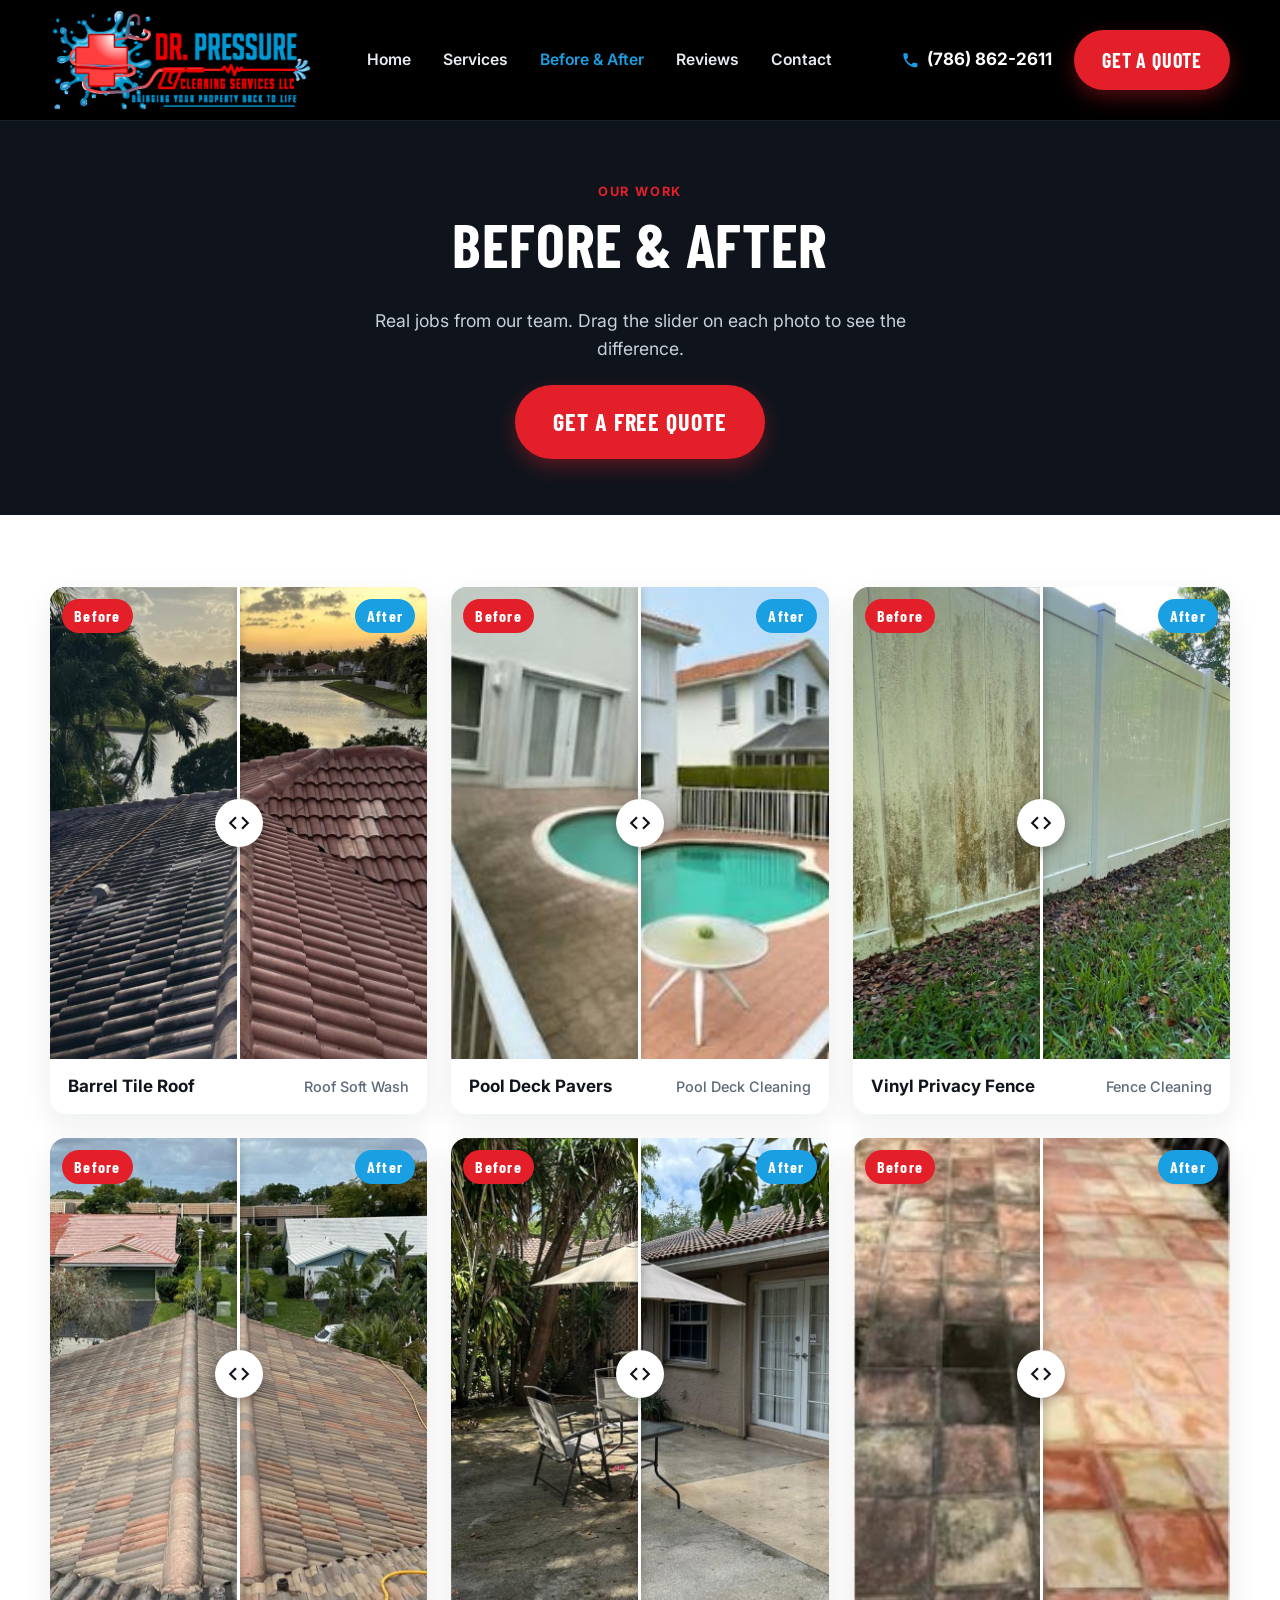
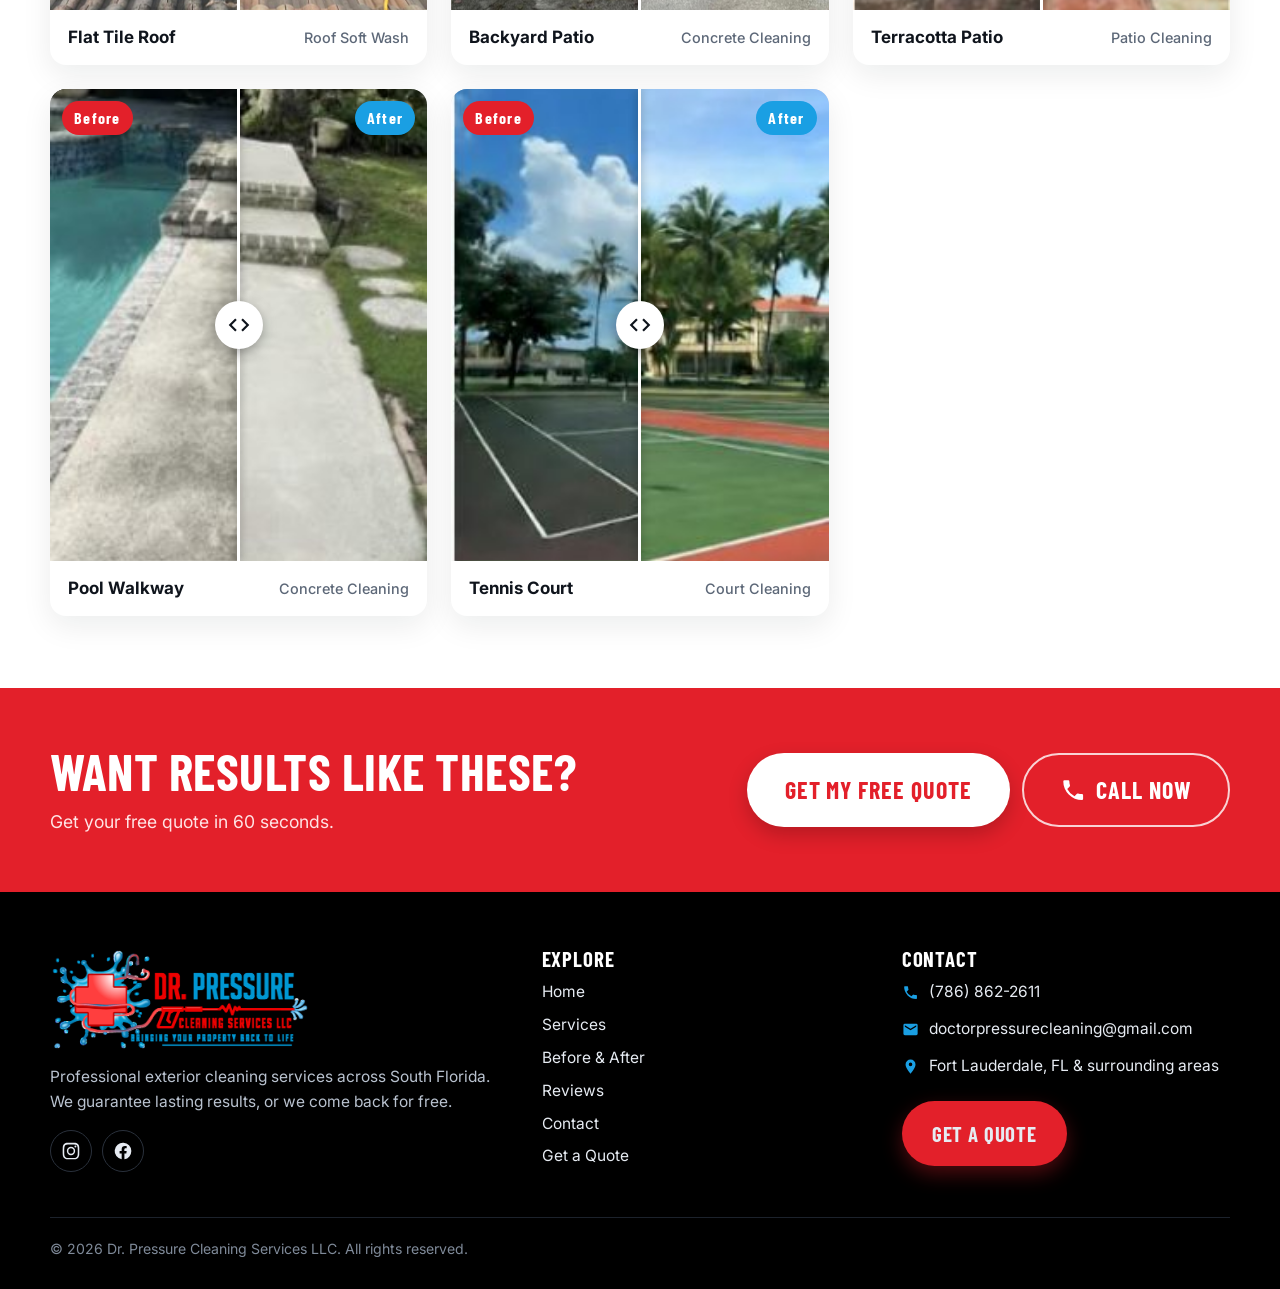
==== our-work.html @ f3c28b1a "Dr. Pressure website redesign Four-page static site (Home, Services, Before & After, Get a Quote) wi" ====
<!doctype html>
<html lang="en">
<head>
<meta charset="utf-8">
<meta name="viewport" content="width=device-width, initial-scale=1">
<title>Before & After | Dr. Pressure Cleaning Services</title>
<meta name="description" content="Before and after photos of roof, pool deck, fence, patio and concrete cleaning by Dr. Pressure in South Florida.">
<link rel="icon" type="image/png" href="assets/img/favicon.png">
<link rel="apple-touch-icon" href="assets/img/apple-touch-icon.png">
<link rel="preconnect" href="https://fonts.googleapis.com">
<link rel="preconnect" href="https://fonts.gstatic.com" crossorigin>
<link href="https://fonts.googleapis.com/css2?family=Barlow+Condensed:wght@600;700&family=Inter:wght@400;500;600;700&display=swap" rel="stylesheet">
<link rel="stylesheet" href="css/styles.css?v=10">
</head>
<body>
<a class="skip-link" href="#main">Skip to content</a>
<header class="site-header">
  <div class="container header-inner">
    <a class="brand" href="index.html"><img src="assets/img/logo.png" width="640" height="253" alt="Dr. Pressure Cleaning Services LLC: Bringing your property back to life"></a>
    <nav class="nav" aria-label="Main"><a href="index.html">Home</a><a href="services.html">Services</a><a href="our-work.html" aria-current="page">Before & After</a><a href="index.html#reviews">Reviews</a><a href="quote.html">Contact</a></nav>
    <div class="header-actions">
      <a class="header-phone" href="tel:+17868622611"><svg class="icon" viewBox="0 0 24 24" aria-hidden="true"><path d="M6.6 10.8a15.1 15.1 0 0 0 6.6 6.6l2.2-2.2a1 1 0 0 1 1-.25 11.4 11.4 0 0 0 3.6.57 1 1 0 0 1 1 1V20a1 1 0 0 1-1 1A17 17 0 0 1 3 4a1 1 0 0 1 1-1h3.5a1 1 0 0 1 1 1c0 1.25.2 2.45.57 3.57a1 1 0 0 1-.25 1z"/></svg>(786) 862-2611</a>
      <a class="btn btn--quote " href="quote.html">Get a Quote</a>
      <button class="nav-toggle" type="button" aria-expanded="false" aria-controls="mobile-nav" aria-label="Open menu"><svg viewBox="0 0 24 24" aria-hidden="true"><path d="M3 6h18v2H3zm0 5h18v2H3zm0 5h18v2H3z"/></svg></button>
    </div>
  </div>
  <nav class="mobile-nav" id="mobile-nav" aria-label="Mobile"><a href="index.html">Home</a><a href="services.html">Services</a><a href="our-work.html" aria-current="page">Before & After</a><a href="index.html#reviews">Reviews</a><a href="quote.html">Contact</a><a href="tel:+17868622611">Call (786) 862-2611</a></nav>
</header>
<main id="main">
<section class="page-hero"><div class="container"><span class="eyebrow">Our work</span><h1>Before &amp; after</h1><p>Real jobs from our team. Drag the slider on each photo to see the difference.</p><a class="btn btn--quote btn--lg" href="quote.html">Get a Free Quote</a></div></section>
<section class="section"><div class="container"><div class="ba-grid ba-grid--3">
<figure class="ba-card">
  <div class="ba" data-ba>
    <img class="ba-after" src="assets/img/work/roof-tile-after.jpg" alt="Barrel Tile Roof after cleaning by Dr. Pressure">
    <img class="ba-before" src="assets/img/work/roof-tile-before.jpg" alt="Barrel Tile Roof before cleaning">
    <span class="ba-tag ba-tag--before">Before</span><span class="ba-tag ba-tag--after">After</span>
    <span class="ba-line"></span>
    <input type="range" min="0" max="100" value="50" aria-label="Drag to compare before and after: Barrel Tile Roof">
    <span class="ba-handle"><svg viewBox="0 0 24 24" aria-hidden="true"><path d="M8.5 6 2.5 12l6 6 1.4-1.4L5.3 12l4.6-4.6zm7 0-1.4 1.4 4.6 4.6-4.6 4.6 1.4 1.4 6-6z"/></svg></span>
  </div>
  <figcaption>Barrel Tile Roof<span>Roof Soft Wash</span></figcaption>
</figure><figure class="ba-card">
  <div class="ba" data-ba>
    <img class="ba-after" src="assets/img/work/pool-deck-after.jpg" alt="Pool Deck Pavers after cleaning by Dr. Pressure">
    <img class="ba-before" src="assets/img/work/pool-deck-before.jpg" alt="Pool Deck Pavers before cleaning">
    <span class="ba-tag ba-tag--before">Before</span><span class="ba-tag ba-tag--after">After</span>
    <span class="ba-line"></span>
    <input type="range" min="0" max="100" value="50" aria-label="Drag to compare before and after: Pool Deck Pavers">
    <span class="ba-handle"><svg viewBox="0 0 24 24" aria-hidden="true"><path d="M8.5 6 2.5 12l6 6 1.4-1.4L5.3 12l4.6-4.6zm7 0-1.4 1.4 4.6 4.6-4.6 4.6 1.4 1.4 6-6z"/></svg></span>
  </div>
  <figcaption>Pool Deck Pavers<span>Pool Deck Cleaning</span></figcaption>
</figure><figure class="ba-card">
  <div class="ba" data-ba>
    <img class="ba-after" src="assets/img/work/fence-after.jpg" alt="Vinyl Privacy Fence after cleaning by Dr. Pressure">
    <img class="ba-before" src="assets/img/work/fence-before.jpg" alt="Vinyl Privacy Fence before cleaning">
    <span class="ba-tag ba-tag--before">Before</span><span class="ba-tag ba-tag--after">After</span>
    <span class="ba-line"></span>
    <input type="range" min="0" max="100" value="50" aria-label="Drag to compare before and after: Vinyl Privacy Fence">
    <span class="ba-handle"><svg viewBox="0 0 24 24" aria-hidden="true"><path d="M8.5 6 2.5 12l6 6 1.4-1.4L5.3 12l4.6-4.6zm7 0-1.4 1.4 4.6 4.6-4.6 4.6 1.4 1.4 6-6z"/></svg></span>
  </div>
  <figcaption>Vinyl Privacy Fence<span>Fence Cleaning</span></figcaption>
</figure><figure class="ba-card">
  <div class="ba" data-ba>
    <img class="ba-after" src="assets/img/work/roof-ridge-after.jpg" alt="Flat Tile Roof after cleaning by Dr. Pressure" loading="lazy">
    <img class="ba-before" src="assets/img/work/roof-ridge-before.jpg" alt="Flat Tile Roof before cleaning" loading="lazy">
    <span class="ba-tag ba-tag--before">Before</span><span class="ba-tag ba-tag--after">After</span>
    <span class="ba-line"></span>
    <input type="range" min="0" max="100" value="50" aria-label="Drag to compare before and after: Flat Tile Roof">
    <span class="ba-handle"><svg viewBox="0 0 24 24" aria-hidden="true"><path d="M8.5 6 2.5 12l6 6 1.4-1.4L5.3 12l4.6-4.6zm7 0-1.4 1.4 4.6 4.6-4.6 4.6 1.4 1.4 6-6z"/></svg></span>
  </div>
  <figcaption>Flat Tile Roof<span>Roof Soft Wash</span></figcaption>
</figure><figure class="ba-card">
  <div class="ba" data-ba>
    <img class="ba-after" src="assets/img/work/backyard-after.jpg" alt="Backyard Patio after cleaning by Dr. Pressure" loading="lazy">
    <img class="ba-before" src="assets/img/work/backyard-before.jpg" alt="Backyard Patio before cleaning" loading="lazy">
    <span class="ba-tag ba-tag--before">Before</span><span class="ba-tag ba-tag--after">After</span>
    <span class="ba-line"></span>
    <input type="range" min="0" max="100" value="50" aria-label="Drag to compare before and after: Backyard Patio">
    <span class="ba-handle"><svg viewBox="0 0 24 24" aria-hidden="true"><path d="M8.5 6 2.5 12l6 6 1.4-1.4L5.3 12l4.6-4.6zm7 0-1.4 1.4 4.6 4.6-4.6 4.6 1.4 1.4 6-6z"/></svg></span>
  </div>
  <figcaption>Backyard Patio<span>Concrete Cleaning</span></figcaption>
</figure><figure class="ba-card">
  <div class="ba" data-ba>
    <img class="ba-after" src="assets/img/work/patio-tile-after.jpg" alt="Terracotta Patio after cleaning by Dr. Pressure" loading="lazy">
    <img class="ba-before" src="assets/img/work/patio-tile-before.jpg" alt="Terracotta Patio before cleaning" loading="lazy">
    <span class="ba-tag ba-tag--before">Before</span><span class="ba-tag ba-tag--after">After</span>
    <span class="ba-line"></span>
    <input type="range" min="0" max="100" value="50" aria-label="Drag to compare before and after: Terracotta Patio">
    <span class="ba-handle"><svg viewBox="0 0 24 24" aria-hidden="true"><path d="M8.5 6 2.5 12l6 6 1.4-1.4L5.3 12l4.6-4.6zm7 0-1.4 1.4 4.6 4.6-4.6 4.6 1.4 1.4 6-6z"/></svg></span>
  </div>
  <figcaption>Terracotta Patio<span>Patio Cleaning</span></figcaption>
</figure><figure class="ba-card">
  <div class="ba" data-ba>
    <img class="ba-after" src="assets/img/work/pool-walkway-after.jpg" alt="Pool Walkway after cleaning by Dr. Pressure" loading="lazy">
    <img class="ba-before" src="assets/img/work/pool-walkway-before.jpg" alt="Pool Walkway before cleaning" loading="lazy">
    <span class="ba-tag ba-tag--before">Before</span><span class="ba-tag ba-tag--after">After</span>
    <span class="ba-line"></span>
    <input type="range" min="0" max="100" value="50" aria-label="Drag to compare before and after: Pool Walkway">
    <span class="ba-handle"><svg viewBox="0 0 24 24" aria-hidden="true"><path d="M8.5 6 2.5 12l6 6 1.4-1.4L5.3 12l4.6-4.6zm7 0-1.4 1.4 4.6 4.6-4.6 4.6 1.4 1.4 6-6z"/></svg></span>
  </div>
  <figcaption>Pool Walkway<span>Concrete Cleaning</span></figcaption>
</figure><figure class="ba-card">
  <div class="ba" data-ba>
    <img class="ba-after" src="assets/img/work/tennis-court-after.jpg" alt="Tennis Court after cleaning by Dr. Pressure" loading="lazy">
    <img class="ba-before" src="assets/img/work/tennis-court-before.jpg" alt="Tennis Court before cleaning" loading="lazy">
    <span class="ba-tag ba-tag--before">Before</span><span class="ba-tag ba-tag--after">After</span>
    <span class="ba-line"></span>
    <input type="range" min="0" max="100" value="50" aria-label="Drag to compare before and after: Tennis Court">
    <span class="ba-handle"><svg viewBox="0 0 24 24" aria-hidden="true"><path d="M8.5 6 2.5 12l6 6 1.4-1.4L5.3 12l4.6-4.6zm7 0-1.4 1.4 4.6 4.6-4.6 4.6 1.4 1.4 6-6z"/></svg></span>
  </div>
  <figcaption>Tennis Court<span>Court Cleaning</span></figcaption>
</figure>
</div></div></section>
<section class="quote-band" aria-label="Get a quote">
  <div class="container quote-band-inner">
    <div><h2>Want results like these?</h2><p>Get your free quote in 60 seconds.</p></div>
    <div class="quote-band-actions"><a class="btn btn--quote btn--lg" href="quote.html">Get My Free Quote</a><a class="btn btn--ghost btn--lg" href="tel:+17868622611"><svg class="icon" viewBox="0 0 24 24" aria-hidden="true"><path d="M6.6 10.8a15.1 15.1 0 0 0 6.6 6.6l2.2-2.2a1 1 0 0 1 1-.25 11.4 11.4 0 0 0 3.6.57 1 1 0 0 1 1 1V20a1 1 0 0 1-1 1A17 17 0 0 1 3 4a1 1 0 0 1 1-1h3.5a1 1 0 0 1 1 1c0 1.25.2 2.45.57 3.57a1 1 0 0 1-.25 1z"/></svg>Call Now</a></div>
  </div>
</section>
</main>
<footer class="site-footer">
  <div class="container">
    <div class="footer-grid">
      <div>
        <a class="footer-logo" href="index.html"><img src="assets/img/logo.png" width="640" height="253" alt="Dr. Pressure Cleaning Services LLC" loading="lazy"></a>
        <p>Professional exterior cleaning services across South Florida. We guarantee lasting results, or we come back for free.</p>
        <div class="social">
          <a href="https://www.instagram.com/dr.pressurecleaning/" aria-label="Instagram" target="_blank" rel="noopener"><svg viewBox="0 0 24 24" aria-hidden="true"><path d="M12 7a5 5 0 1 0 0 10 5 5 0 0 0 0-10zm0 8.2a3.2 3.2 0 1 1 0-6.4 3.2 3.2 0 0 1 0 6.4zM17.3 5.5a1.2 1.2 0 1 0 0 2.4 1.2 1.2 0 0 0 0-2.4zM21.9 7.8c-.1-1.6-.4-3-1.6-4.1S17.8 2.2 16.2 2.1C14.5 2 9.5 2 7.8 2.1 6.2 2.2 4.8 2.5 3.7 3.7S2.2 6.2 2.1 7.8C2 9.5 2 14.5 2.1 16.2c.1 1.6.4 3 1.6 4.1s2.5 1.5 4.1 1.6c1.7.1 6.7.1 8.4 0 1.6-.1 3-.4 4.1-1.6s1.5-2.5 1.6-4.1c.1-1.7.1-6.7 0-8.4zm-2.2 10.3a3.3 3.3 0 0 1-1.9 1.9c-1.3.5-4.4.4-5.8.4s-4.5.1-5.8-.4a3.3 3.3 0 0 1-1.9-1.9c-.5-1.3-.4-4.4-.4-5.8s-.1-4.5.4-5.8a3.3 3.3 0 0 1 1.9-1.9c1.3-.5 4.4-.4 5.8-.4s4.5-.1 5.8.4a3.3 3.3 0 0 1 1.9 1.9c.5 1.3.4 4.4.4 5.8s.1 4.5-.4 5.8z"/></svg></a>
          <a href="https://www.facebook.com/profile.php?id=61586886702951" aria-label="Facebook" target="_blank" rel="noopener"><svg viewBox="0 0 24 24" aria-hidden="true"><path d="M22 12a10 10 0 1 0-11.6 9.9v-7H7.9V12h2.5V9.8c0-2.5 1.5-3.9 3.8-3.9 1.1 0 2.2.2 2.2.2v2.5h-1.2c-1.2 0-1.6.8-1.6 1.6V12h2.8l-.4 2.9h-2.3v7A10 10 0 0 0 22 12z"/></svg></a>
        </div>
      </div>
      <div><h3>Explore</h3><ul><li><a href="index.html">Home</a></li><li><a href="services.html">Services</a></li><li><a href="our-work.html">Before & After</a></li><li><a href="index.html#reviews">Reviews</a></li><li><a href="quote.html">Contact</a></li><li><a href="quote.html">Get a Quote</a></li></ul></div>
      <div class="footer-contact"><h3>Contact</h3><ul>
        <li><a href="tel:+17868622611"><svg class="icon" viewBox="0 0 24 24" aria-hidden="true"><path d="M6.6 10.8a15.1 15.1 0 0 0 6.6 6.6l2.2-2.2a1 1 0 0 1 1-.25 11.4 11.4 0 0 0 3.6.57 1 1 0 0 1 1 1V20a1 1 0 0 1-1 1A17 17 0 0 1 3 4a1 1 0 0 1 1-1h3.5a1 1 0 0 1 1 1c0 1.25.2 2.45.57 3.57a1 1 0 0 1-.25 1z"/></svg>(786) 862-2611</a></li>
        <li><a href="mailto:doctorpressurecleaning@gmail.com"><svg class="icon" viewBox="0 0 24 24" aria-hidden="true"><path d="M20 4H4a2 2 0 0 0-2 2v12a2 2 0 0 0 2 2h16a2 2 0 0 0 2-2V6a2 2 0 0 0-2-2zm0 4-8 5-8-5V6l8 5 8-5z"/></svg>doctorpressurecleaning@gmail.com</a></li>
        <li><a href="https://www.google.com/maps/place/Dr.+Pressure+Cleaning+Services,+LLC/@26.540264,-80.9608332,9z/data=!4m8!3m7!1s0x623ec37fb17737cd:0x69ecc6bd66718e75!8m2!3d26.541781!4d-80.3013955!9m1!1b1!16s%2Fg%2F11wqyf3mq2" target="_blank" rel="noopener"><svg class="icon" viewBox="0 0 24 24" aria-hidden="true"><path d="M12 2a7 7 0 0 0-7 7c0 5.25 7 13 7 13s7-7.75 7-13a7 7 0 0 0-7-7zm0 9.5A2.5 2.5 0 1 1 12 6.5a2.5 2.5 0 0 1 0 5z"/></svg>Fort Lauderdale, FL &amp; surrounding areas</a></li>
      </ul>
      <p style="margin-top:18px"><a class="btn btn--quote " href="quote.html">Get a Quote</a></p></div>
    </div>
    <div class="footer-bottom">&copy; <span data-year>2026</span> Dr. Pressure Cleaning Services LLC. All rights reserved.</div>
  </div>
</footer>
<div class="quote-bar" aria-label="Quick contact">
  <a class="btn btn--ghost" href="tel:+17868622611"><svg class="icon" viewBox="0 0 24 24" aria-hidden="true"><path d="M6.6 10.8a15.1 15.1 0 0 0 6.6 6.6l2.2-2.2a1 1 0 0 1 1-.25 11.4 11.4 0 0 0 3.6.57 1 1 0 0 1 1 1V20a1 1 0 0 1-1 1A17 17 0 0 1 3 4a1 1 0 0 1 1-1h3.5a1 1 0 0 1 1 1c0 1.25.2 2.45.57 3.57a1 1 0 0 1-.25 1z"/></svg>Call</a>
  <a class="btn btn--quote " href="quote.html">Get a Quote</a>
</div>
<script src="js/main.js?v=2" defer></script>
</body>
</html>
---- css/styles.css ----
/* ===== Dr. Pressure Cleaning Services — styles =====
   Brand colors come from the logo: red cross, blue water splash, black background. */
:root {
  --red: #e3202a;
  --red-dark: #b8141d;
  --blue: #1a9fe3;
  --blue-soft: #e8f5fd;
  --black: #000;
  --ink: #0f141c;
  --text: #2b3340;
  --muted: #5d6878;
  --line: #e4e8ee;
  --bg: #ffffff;
  --bg-alt: #f5f7fa;
  --radius: 16px;
  --shadow: 0 10px 30px rgba(15, 20, 28, .08);
  --font: "Inter", system-ui, -apple-system, "Segoe UI", Roboto, sans-serif;
  --display: "Barlow Condensed", "Arial Narrow", sans-serif;
  --header-h: 84px;
}

*, *::before, *::after { box-sizing: border-box; }
html { scroll-behavior: smooth; scroll-padding-top: calc(var(--header-h) + 12px); }
body {
  margin: 0;
  font-family: var(--font);
  font-size: 17px;
  line-height: 1.6;
  color: var(--text);
  background: var(--bg);
  overflow-x: hidden;
  padding-bottom: 72px; /* room for the phone quote bar */
}
img { max-width: 100%; display: block; }
a { color: var(--blue); }
h1, h2, h3 { font-family: var(--display); color: var(--ink); line-height: 1.05; margin: 0 0 .5em; letter-spacing: .01em; }
h1 { font-size: clamp(2.6rem, 8vw, 4.6rem); font-weight: 700; text-transform: uppercase; }
h2 { font-size: clamp(2.1rem, 5.5vw, 3.2rem); font-weight: 700; text-transform: uppercase; }
h3 { font-size: 1.55rem; font-weight: 700; }
p { margin: 0 0 1em; }

.container { width: min(1180px, 100% - 32px); margin-inline: auto; }
.section { padding: 72px 0; }
.section--alt { background: var(--bg-alt); }
.section-head { max-width: 680px; margin: 0 auto 40px; text-align: center; }
.section-head p { color: var(--muted); font-size: 1.08rem; }
.eyebrow {
  display: inline-block; font-weight: 700; font-size: .8rem; letter-spacing: .14em;
  text-transform: uppercase; color: var(--red); margin-bottom: 10px;
}
.skip-link { position: absolute; left: -9999px; top: 0; background: #fff; padding: 8px 12px; z-index: 100; }
.skip-link:focus { left: 8px; top: 8px; }

/* ===== Buttons ===== */
.btn {
  display: inline-flex; align-items: center; justify-content: center; gap: 10px;
  font-family: var(--display); font-weight: 700; font-size: 1.3rem; letter-spacing: .04em;
  text-transform: uppercase; text-decoration: none;
  padding: 14px 28px; border-radius: 999px; border: 2px solid transparent;
  cursor: pointer; transition: transform .15s, background .15s, box-shadow .15s;
  white-space: nowrap;
}
.btn:hover { transform: translateY(-2px); }
.btn:focus-visible { outline: 3px solid var(--blue); outline-offset: 3px; }
.btn--quote { background: var(--red); color: #fff; box-shadow: 0 8px 20px rgba(227, 32, 42, .35); }
.btn--quote:hover { background: var(--red-dark); }
.btn--ghost { background: transparent; color: #fff; border-color: rgba(255, 255, 255, .6); }
.btn--ghost:hover { background: rgba(255, 255, 255, .1); }
.btn--lg { font-size: 1.5rem; padding: 16px 36px; }
.icon { width: 1.1em; height: 1.1em; fill: currentColor; flex: none; }

/* ===== Header ===== */
.site-header {
  position: sticky; top: 0; z-index: 50;
  background: var(--black);
  border-bottom: 1px solid #1c222c;
}
.header-inner { display: flex; align-items: center; gap: 16px; height: var(--header-h); }
.brand { display: block; flex: none; }
.brand img { height: 72px; width: auto; }
:root { --header-h: 92px; }
.nav { display: none; }
.header-actions { margin-left: auto; display: flex; align-items: center; gap: 10px; }
.header-phone { display: none; }
.header-actions .btn { font-size: 1.1rem; padding: 10px 18px; }
.nav-toggle {
  display: inline-flex; align-items: center; justify-content: center;
  width: 46px; height: 46px; border-radius: 12px; border: 1px solid #2a313c;
  background: transparent; color: #fff; cursor: pointer;
}
.nav-toggle svg { width: 24px; height: 24px; fill: currentColor; }
.mobile-nav { display: none; background: var(--black); border-top: 1px solid #1c222c; }
.mobile-nav.open { display: block; }
.mobile-nav a {
  display: block; padding: 14px 16px; color: #fff; text-decoration: none; font-weight: 600;
  border-bottom: 1px solid #1c222c;
}
.mobile-nav a[aria-current="page"] { color: var(--blue); }

@media (max-width: 420px) {
  :root { --header-h: 84px; }
  .brand img { height: 64px; }
  .header-actions .btn { display: none; } /* the bottom quote bar covers this on small phones */
}

@media (min-width: 960px) {
  :root { --header-h: 120px; }
  .brand img { height: 104px; }
  .nav { display: flex; gap: 4px; margin-left: 24px; }
  .nav a {
    color: #e6ebf2; text-decoration: none; font-weight: 600; font-size: .98rem;
    padding: 10px 14px; border-radius: 10px;
  }
  .nav a:hover { background: #151b24; color: #fff; }
  .nav a[aria-current="page"] { color: var(--blue); }
  .header-phone {
    display: inline-flex; align-items: center; gap: 8px; color: #fff; text-decoration: none;
    font-weight: 700; padding: 10px 12px;
  }
  .header-phone .icon { color: var(--blue); }
  .header-actions .btn { font-size: 1.25rem; padding: 12px 26px; }
  .nav-toggle, .mobile-nav, .mobile-nav.open { display: none; }
}

/* ===== Hero ===== */
/* Bright hero: clean sky-blue wash with soft "water" glows */
.hero {
  position: relative; color: var(--ink); overflow: hidden;
  background:
    radial-gradient(circle at 88% 12%, rgba(26, 159, 227, .28) 0, rgba(26, 159, 227, 0) 42%),
    radial-gradient(circle at 8% 95%, rgba(26, 159, 227, .18) 0, rgba(26, 159, 227, 0) 38%),
    linear-gradient(180deg, #f2faff 0%, #e3f3fd 100%);
}
.hero::before {
  /* faint droplet dots for texture */
  content: ""; position: absolute; inset: 0; pointer-events: none;
  background-image: radial-gradient(rgba(26, 159, 227, .14) 1.5px, transparent 1.6px);
  background-size: 26px 26px;
  -webkit-mask-image: linear-gradient(90deg, transparent 0%, #000 60%);
          mask-image: linear-gradient(90deg, transparent 0%, #000 60%);
}
.hero-inner { position: relative; padding: 56px 0 64px; max-width: 760px; }
.hero h1 { color: var(--ink); }
.hero h1 span { color: var(--blue); }
.hero-lead { font-size: 1.2rem; color: var(--text); max-width: 560px; }
.hero-actions { display: flex; flex-wrap: wrap; gap: 12px; margin-top: 24px; }
.hero .btn--ghost { color: var(--ink); border-color: var(--ink); background: #fff; }
.hero .btn--ghost:hover { background: var(--ink); color: #fff; }
.rating-badge {
  display: inline-flex; align-items: center; gap: 10px; margin-bottom: 20px;
  background: #fff; border: 1px solid #cfe6f5; box-shadow: 0 6px 18px rgba(26, 159, 227, .12);
  padding: 8px 16px 8px 8px; border-radius: 999px; color: var(--ink); text-decoration: none;
  font-weight: 600; font-size: .95rem;
}
.rating-badge .g { width: 32px; height: 32px; border-radius: 50%; background: #fff; display: grid; place-items: center; box-shadow: 0 0 0 1px #e4e8ee; }
.stars { color: #f5a400; letter-spacing: 2px; }
.hero-points { list-style: none; padding: 0; margin: 28px 0 0; display: flex; flex-wrap: wrap; gap: 10px 22px; color: var(--text); font-weight: 600; font-size: .95rem; }
.hero-points li { display: flex; align-items: center; gap: 8px; }
.hero-points .icon { color: var(--blue); }
.hero-grid { position: relative; display: grid; gap: 0; padding-bottom: 40px; }
.hero-photo { margin: 0; border-radius: 20px; overflow: hidden; box-shadow: 0 24px 50px rgba(15, 60, 100, .22); border: 6px solid #fff; }
.hero-photo img { width: 100%; height: 100%; aspect-ratio: 4 / 3; object-fit: cover; object-position: 50% 30%; }
.hero-inner { padding-bottom: 28px; }
@media (min-width: 960px) {
  .hero-grid { grid-template-columns: 1.1fr .9fr; gap: 48px; align-items: center; padding: 80px 0 90px; }
  .hero-inner { padding: 0; }
  .hero-photo img { aspect-ratio: 4 / 4.2; }
}

/* page hero (inner pages) */
.page-hero { background: var(--ink); color: #fff; padding: 56px 0; text-align: center; }
.page-hero h1 { color: #fff; font-size: clamp(2.4rem, 7vw, 3.8rem); }
.page-hero p { color: #c7d0dc; max-width: 620px; margin: 0 auto 22px; font-size: 1.1rem; }

/* ===== Before / after slider ===== */
.ba-grid { display: grid; gap: 24px; grid-template-columns: 1fr; }
@media (min-width: 640px) { .ba-grid { grid-template-columns: repeat(2, 1fr); } }
@media (min-width: 1000px) { .ba-grid--3 { grid-template-columns: repeat(3, 1fr); } }
.ba-card { background: #fff; border-radius: var(--radius); box-shadow: var(--shadow); overflow: hidden; margin: 0; }
.ba {
  --pos: 50%;
  position: relative; aspect-ratio: 4 / 5; overflow: hidden; background: #ddd;
  user-select: none; touch-action: pan-y;
}
.ba img { position: absolute; inset: 0; width: 100%; height: 100%; object-fit: cover; }
.ba .ba-before { clip-path: inset(0 calc(100% - var(--pos)) 0 0); }
.ba-line {
  position: absolute; top: 0; bottom: 0; left: var(--pos); width: 3px; margin-left: -1.5px;
  background: #fff; pointer-events: none; box-shadow: 0 0 8px rgba(0,0,0,.4);
}
.ba-handle {
  position: absolute; top: 50%; left: var(--pos); width: 48px; height: 48px; margin: -24px 0 0 -24px;
  border-radius: 50%; background: #fff; display: grid; place-items: center; pointer-events: none;
  box-shadow: 0 4px 14px rgba(0,0,0,.35); color: var(--ink);
}
.ba-handle svg { width: 26px; height: 26px; fill: currentColor; }
.ba-tag {
  position: absolute; top: 12px; padding: 4px 12px; border-radius: 999px; pointer-events: none;
  font-family: var(--display); font-weight: 700; font-size: 1rem; letter-spacing: .08em; color: #fff;
}
.ba-tag--before { left: 12px; background: var(--red); }
.ba-tag--after { right: 12px; background: var(--blue); }
.ba input[type="range"] {
  position: absolute; inset: 0; width: 100%; height: 100%; margin: 0; opacity: 0; cursor: ew-resize;
  -webkit-appearance: none; appearance: none;
}
.ba input[type="range"]:focus-visible ~ .ba-handle { outline: 3px solid var(--blue); outline-offset: 3px; }
.ba-card figcaption { padding: 14px 18px; font-weight: 700; color: var(--ink); display: flex; justify-content: space-between; gap: 12px; align-items: center; }
.ba-card figcaption span { font-weight: 500; color: var(--muted); font-size: .9rem; }
.center-cta { text-align: center; margin-top: 40px; }

/* ===== Services (simple tiles) ===== */
.svc-tiles { list-style: none; padding: 0; margin: 0; display: grid; gap: 12px; grid-template-columns: 1fr; }
@media (min-width: 560px) { .svc-tiles { grid-template-columns: repeat(2, 1fr); } }
@media (min-width: 1000px) { .svc-tiles { grid-template-columns: repeat(4, 1fr); } }
.svc-tile {
  display: flex; align-items: center; gap: 14px;
  background: #fff; border: 1px solid var(--line); border-radius: var(--radius); padding: 16px 18px;
}
.svc-tile h3 { font-size: 1.3rem; margin: 0; }
.svc-tile p { margin: 4px 0 0; color: var(--muted); font-size: .95rem; line-height: 1.45; }
.service-icon {
  width: 48px; height: 48px; border-radius: 12px; background: var(--blue-soft); color: var(--blue);
  display: grid; place-items: center; flex: none;
}
.service-icon svg { width: 26px; height: 26px; fill: currentColor; }
.svc-tiles .svc-tile { align-items: flex-start; }
.svc-tile h3 { margin-bottom: 6px; }
.svc-inc { list-style: none; padding: 0; margin: 0; font-size: .86rem; line-height: 1.45; color: var(--muted); }
.svc-inc li { position: relative; padding-left: 14px; }
.svc-inc li::before {
  content: ""; position: absolute; left: 0; top: .55em; width: 6px; height: 6px; border-radius: 50%; background: var(--blue);
}
.svc-tiles--desc .svc-inc { margin-top: 8px; }
@media (max-width: 639px) {
  .svc-tiles { gap: 8px; }
  .svc-tile { padding: 12px 14px; gap: 12px; }
  .svc-tile .service-icon { width: 40px; height: 40px; }
  .svc-tile .service-icon svg { width: 22px; height: 22px; }
  .svc-tile h3 { font-size: 1.15rem; margin-bottom: 2px; }
  .svc-inc { font-size: .84rem; line-height: 1.4; }
  .review:nth-child(n+4) { display: none; } /* 3 reviews on phones keeps the page short */
}
/* Services page: name + one line, two columns */
.svc-tiles--desc .svc-tile { align-items: flex-start; padding: 20px; }
@media (min-width: 1000px) { .svc-tiles--desc { grid-template-columns: repeat(2, 1fr); } }

/* ===== Steps ===== */
.steps { display: grid; gap: 16px; counter-reset: step; list-style: none; padding: 0; margin: 0; }
@media (min-width: 700px) { .steps { grid-template-columns: repeat(2, 1fr); } }
@media (min-width: 1000px) { .steps { grid-template-columns: repeat(4, 1fr); } }
.step { background: #fff; border-radius: var(--radius); padding: 26px; box-shadow: var(--shadow); position: relative; }
.step::before {
  counter-increment: step; content: "0" counter(step);
  font-family: var(--display); font-weight: 700; font-size: 2.6rem; line-height: 1; color: var(--red);
  display: block; margin-bottom: 10px;
}
.step p { color: var(--muted); font-size: .97rem; margin: 0; }

/* ===== Reviews ===== */
.reviews { display: grid; gap: 16px; grid-template-columns: 1fr; }
@media (min-width: 640px) { .reviews { grid-template-columns: repeat(2, 1fr); } }
@media (min-width: 1000px) { .reviews { grid-template-columns: repeat(3, 1fr); } }
.review { margin: 0; padding: 4px 4px 4px 18px; border-left: 3px solid var(--blue); }
.review .stars { font-size: .85rem; letter-spacing: 1px; }
.review blockquote { margin: 2px 0 6px; color: var(--text); font-size: .98rem; }
.reviews-title { text-align: center; font-size: clamp(1.8rem, 4.5vw, 2.4rem); margin-bottom: .3em; }
.reviews { row-gap: 24px; }
.review figcaption { font-weight: 700; color: var(--ink); font-size: .92rem; }
.section--tight { padding: 44px 0; }
.reviews-summary {
  display: flex; flex-wrap: wrap; align-items: center; justify-content: center; gap: 8px 14px;
  margin: 0 0 28px; font-weight: 600;
}
.reviews-summary strong { font-family: var(--display); font-size: 2.2rem; color: var(--ink); line-height: 1; }
.reviews-summary .stars { font-size: 1.3rem; }

/* ===== Areas (main city + surrounding) ===== */
.areas-block { text-align: center; max-width: 760px; }
.areas-block .eyebrow { display: block; }
.nowrap { white-space: nowrap; }
.areas-main { display: inline-flex; align-items: center; gap: 10px; margin-bottom: 0; }
.areas-main .icon { color: var(--red); width: .9em; height: .9em; }
.areas-sub { font-family: var(--display); font-weight: 600; font-size: 1.35rem; color: var(--blue); text-transform: uppercase; letter-spacing: .04em; margin: 2px 0 14px; }
.areas-list { color: var(--text); font-weight: 500; line-height: 1.9; margin-bottom: 8px; }
.areas-note { color: var(--muted); font-size: .92rem; margin: 0; }
.areas { display: flex; flex-wrap: wrap; justify-content: center; gap: 10px; list-style: none; padding: 0; margin: 0; }
.areas li {
  background: #fff; border: 1px solid var(--line); border-radius: 999px; padding: 8px 18px; font-weight: 600;
  display: flex; align-items: center; gap: 6px;
}
.areas .icon { color: var(--red); }

/* ===== Quote banner (on every page) ===== */
.quote-band { background: var(--red); color: #fff; padding: 56px 0; }
.quote-band-inner { display: flex; flex-direction: column; gap: 20px; align-items: flex-start; }
.quote-band h2 { color: #fff; margin-bottom: .2em; }
.quote-band p { margin: 0; color: #ffe4e5; font-size: 1.1rem; }
.quote-band .btn--quote { background: #fff; color: var(--red); box-shadow: 0 8px 20px rgba(0,0,0,.2); }
.quote-band .btn--quote:hover { background: #fff3f3; }
.quote-band .btn--ghost { border-color: rgba(255,255,255,.8); }
.quote-band-actions { display: flex; flex-wrap: wrap; gap: 12px; }
@media (min-width: 900px) {
  .quote-band-inner { flex-direction: row; align-items: center; justify-content: space-between; }
}

/* ===== Quote page ===== */
.quote-layout { display: grid; gap: 24px; }
@media (min-width: 960px) { .quote-layout { grid-template-columns: 1.6fr 1fr; align-items: start; } }
.quote-form-card { background: #fff; border-radius: var(--radius); box-shadow: var(--shadow); padding: 20px; min-height: 420px; }
.quote-form-card iframe { width: 100%; min-height: 900px; border: 0; display: block; }
.quote-side { display: grid; gap: 16px; }
.contact-card { background: var(--ink); color: #fff; border-radius: var(--radius); padding: 26px; }
.contact-card h2 { color: #fff; font-size: 2rem; }
.contact-card a { color: #fff; text-decoration: none; font-weight: 600; display: flex; align-items: center; gap: 12px; padding: 10px 0; border-bottom: 1px solid #222b38; word-break: break-word; }
.contact-card a:last-child { border-bottom: 0; }
.contact-card .icon { color: var(--blue); width: 22px; height: 22px; }
.guarantee { background: var(--blue-soft); border-radius: var(--radius); padding: 22px; }
.guarantee h3 { color: var(--ink); }
.guarantee p { margin: 0; }

/* ===== Footer ===== */
.site-footer { background: var(--black); color: #b9c2cf; padding: 56px 0 28px; font-size: .97rem; }
.footer-grid { display: grid; gap: 32px; }
@media (min-width: 800px) { .footer-grid { grid-template-columns: 1.4fr 1fr 1fr; } }
.footer-logo img { width: 260px; height: auto; margin-bottom: 14px; }
.site-footer h3 { color: #fff; font-size: 1.3rem; text-transform: uppercase; letter-spacing: .04em; }
.site-footer ul { list-style: none; padding: 0; margin: 0; }
.site-footer li { margin-bottom: 8px; }
.site-footer a { color: #e6ebf2; text-decoration: none; }
.site-footer a:hover { color: var(--blue); }
.footer-contact a { display: inline-flex; align-items: center; gap: 10px; word-break: break-word; }
.footer-contact .icon { color: var(--blue); }
.social { display: flex; gap: 10px; margin-top: 14px; }
.social a {
  width: 42px; height: 42px; border-radius: 50%; border: 1px solid #2a313c; display: grid; place-items: center;
}
.social a:hover { border-color: var(--blue); }
.social svg { width: 20px; height: 20px; fill: currentColor; }
.footer-bottom { border-top: 1px solid #1c222c; margin-top: 36px; padding-top: 20px; font-size: .88rem; color: #7f8a99; }

/* ===== Phone quote bar ===== */
.quote-bar {
  position: fixed; left: 0; right: 0; bottom: 0; z-index: 60;
  display: grid; grid-template-columns: 1fr 1.6fr; gap: 8px; padding: 10px 12px calc(10px + env(safe-area-inset-bottom));
  background: rgba(0,0,0,.94); backdrop-filter: blur(8px); border-top: 1px solid #1c222c;
}
.quote-bar .btn { font-size: 1.15rem; padding: 12px 10px; }
.quote-bar .btn--ghost { border-color: #3a4352; }
@media (min-width: 960px) {
  .quote-bar { display: none; }
  body { padding-bottom: 0; }
}

@media (prefers-reduced-motion: reduce) {
  html { scroll-behavior: auto; }
  .btn, .service { transition: none; }
}
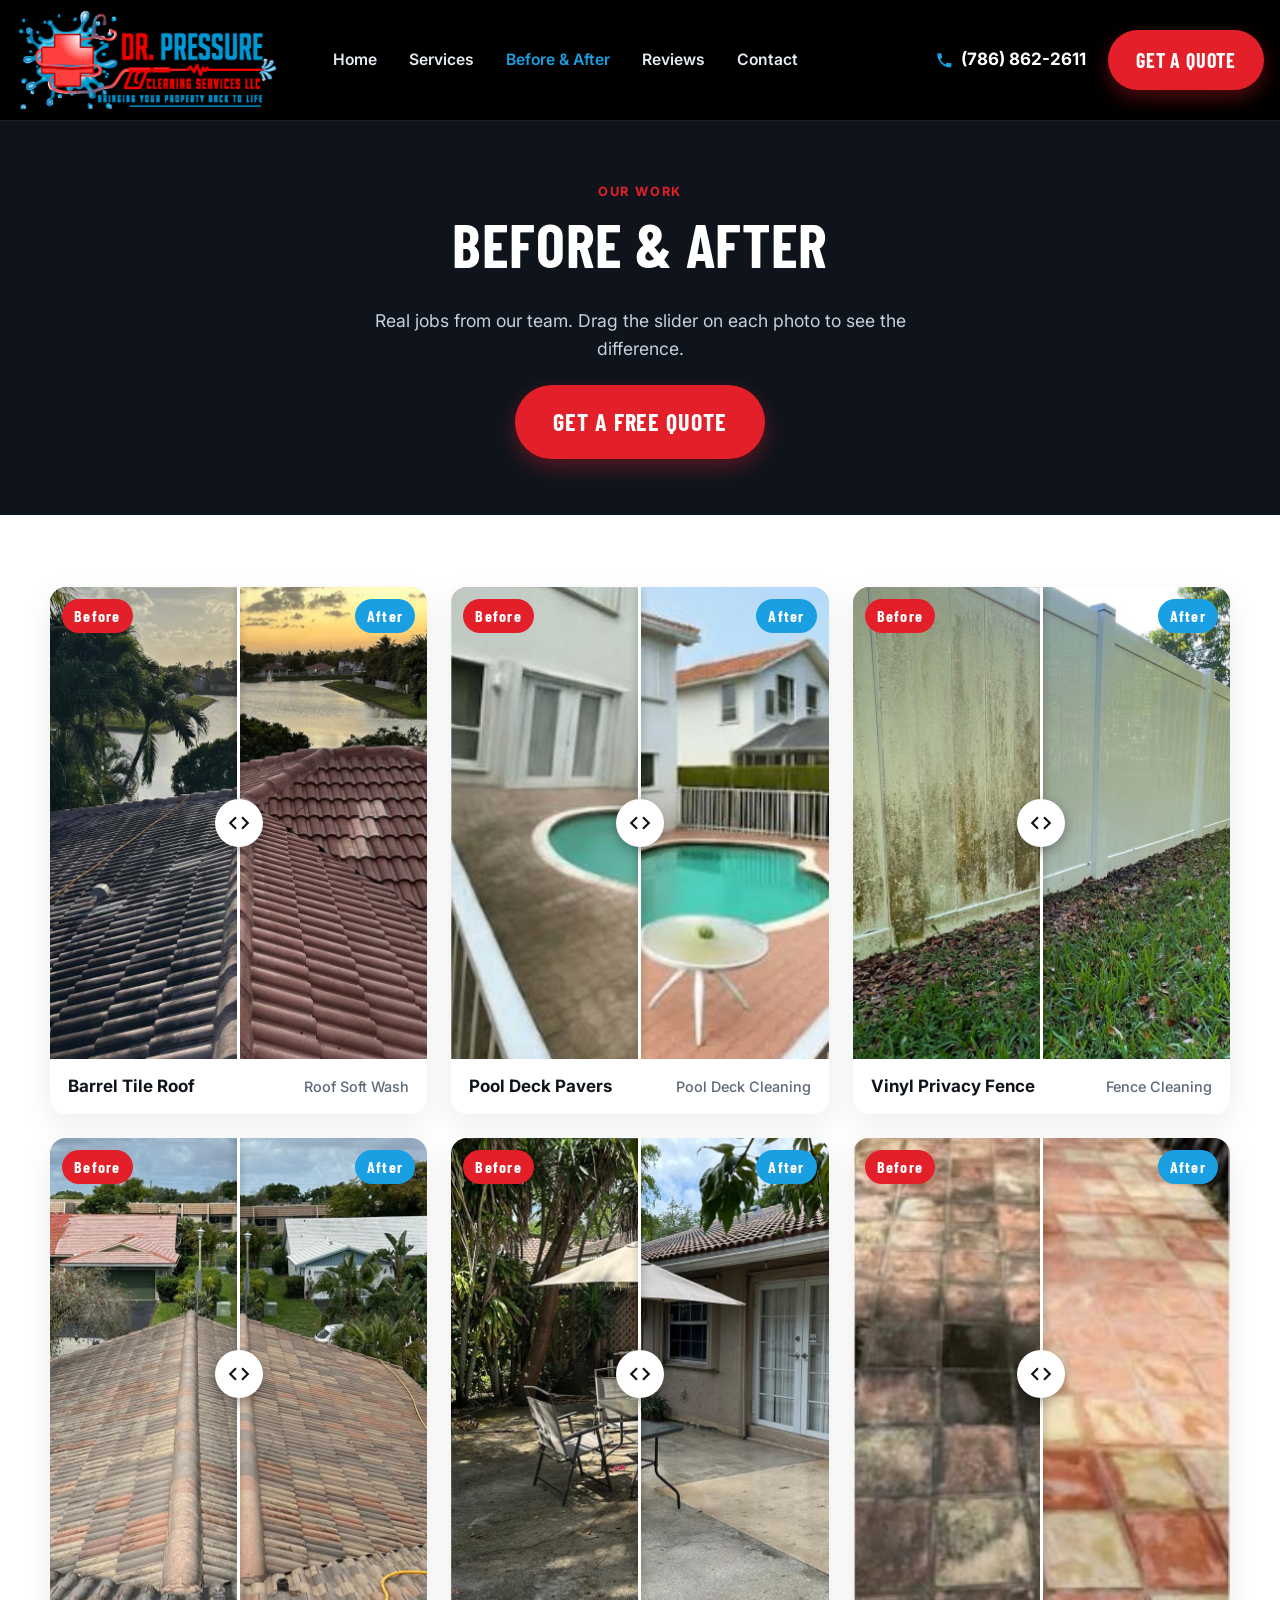
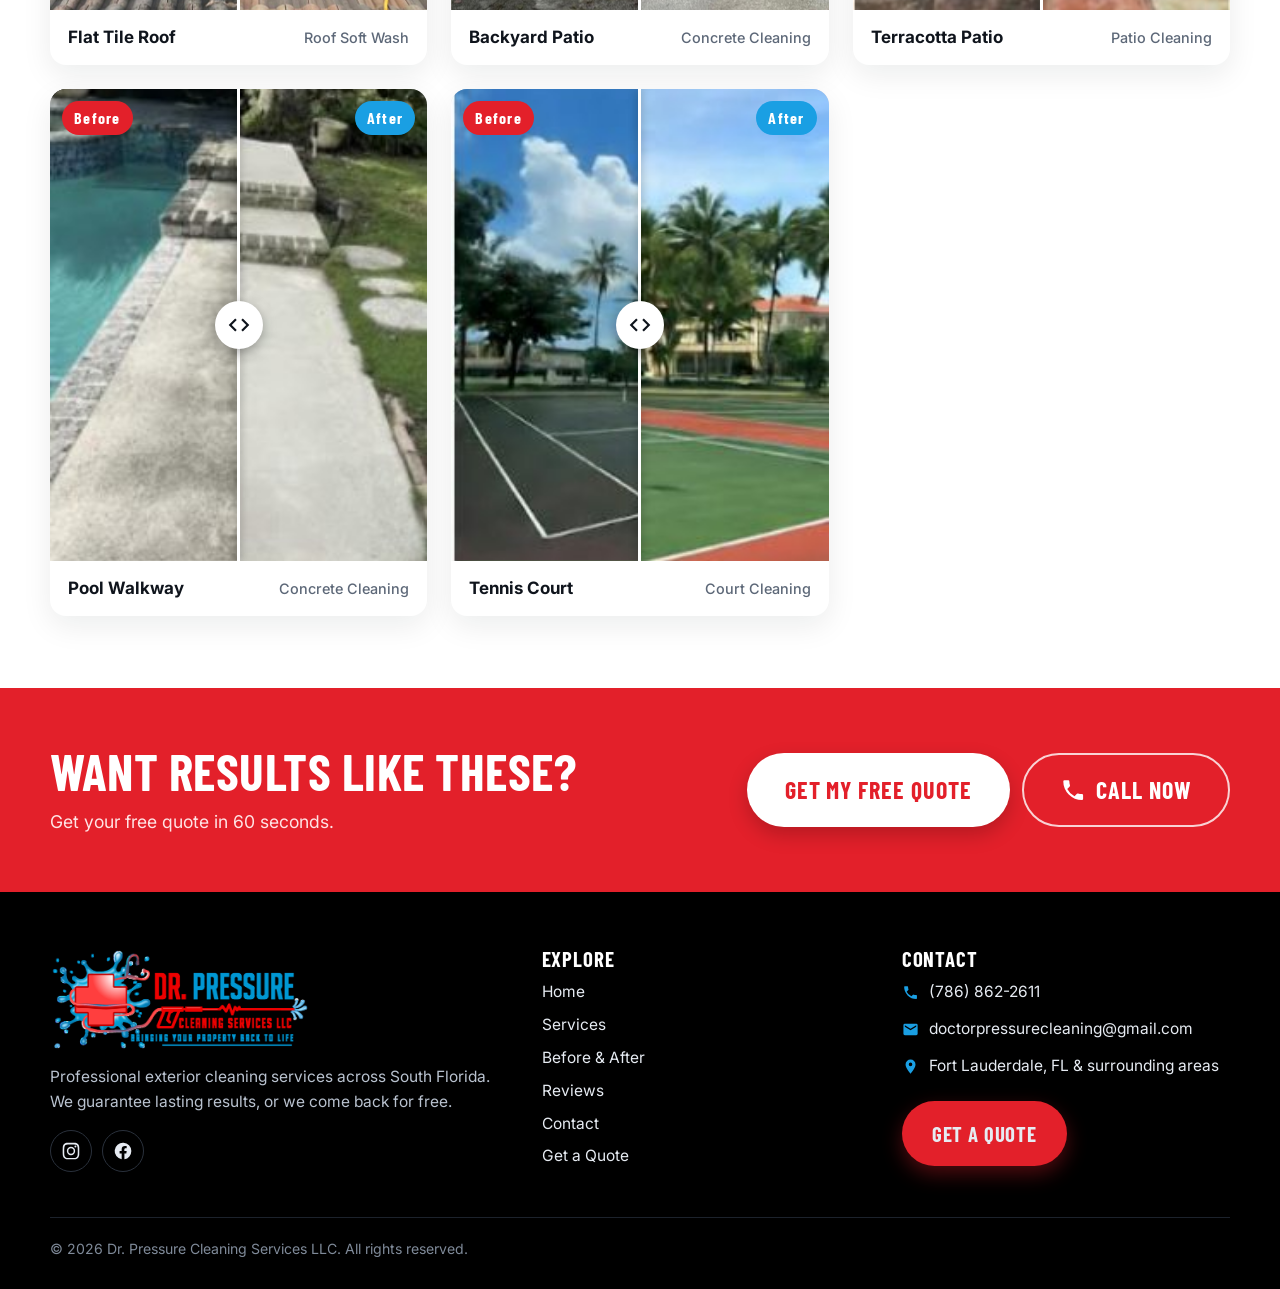
==== commit 6f8b039e: "Fix header nav wrapping at medium desktop widths Keep nav links, phone number and quote button on on" ====
--- a/our-work.html
+++ b/our-work.html
@@ -10,7 +10,7 @@
 <link rel="preconnect" href="https://fonts.googleapis.com">
 <link rel="preconnect" href="https://fonts.gstatic.com" crossorigin>
 <link href="https://fonts.googleapis.com/css2?family=Barlow+Condensed:wght@600;700&family=Inter:wght@400;500;600;700&display=swap" rel="stylesheet">
-<link rel="stylesheet" href="css/styles.css?v=10">
+<link rel="stylesheet" href="css/styles.css?v=13">
 </head>
 <body>
 <a class="skip-link" href="#main">Skip to content</a>
--- a/css/styles.css
+++ b/css/styles.css
@@ -103,23 +103,45 @@
   .header-actions .btn { display: none; } /* the bottom quote bar covers this on small phones */
 }
 
-@media (min-width: 960px) {
-  :root { --header-h: 120px; }
-  .brand img { height: 104px; }
-  .nav { display: flex; gap: 4px; margin-left: 24px; }
+/* Header gets a little more width than page content so logo, nav, phone and button fit */
+.site-header .container { width: min(1320px, 100% - 32px); }
+/* Header items never wrap onto two lines */
+.nav a, .header-phone, .header-actions .btn { white-space: nowrap; }
+.header-actions { flex-shrink: 0; }
+
+/* Full nav only when there is room for it; below this the menu button is used */
+@media (min-width: 1140px) {
+  :root { --header-h: 108px; }
+  .brand img { height: 88px; }
+  .nav { display: flex; gap: 2px; margin-left: 20px; }
   .nav a {
-    color: #e6ebf2; text-decoration: none; font-weight: 600; font-size: .98rem;
-    padding: 10px 14px; border-radius: 10px;
+    color: #e6ebf2; text-decoration: none; font-weight: 600; font-size: .95rem;
+    padding: 10px 10px; border-radius: 10px;
   }
   .nav a:hover { background: #151b24; color: #fff; }
   .nav a[aria-current="page"] { color: var(--blue); }
   .header-phone {
     display: inline-flex; align-items: center; gap: 8px; color: #fff; text-decoration: none;
-    font-weight: 700; padding: 10px 12px;
+    font-weight: 700; padding: 10px 8px;
   }
   .header-phone .icon { color: var(--blue); }
+  .header-actions .btn { font-size: 1.15rem; padding: 12px 22px; }
+  .nav-toggle, .mobile-nav, .mobile-nav.open { display: none; }
+}
+@media (min-width: 1280px) {
+  :root { --header-h: 120px; }
+  .brand img { height: 104px; }
+  .nav { gap: 4px; margin-left: 24px; }
+  .nav a { font-size: .98rem; padding: 10px 14px; }
+  .header-phone { padding: 10px 12px; }
   .header-actions .btn { font-size: 1.25rem; padding: 12px 26px; }
-  .nav-toggle, .mobile-nav, .mobile-nav.open { display: none; }
+}
+/* Tablet / small laptop: show the phone number next to the menu button */
+@media (min-width: 640px) and (max-width: 1139px) {
+  .header-phone {
+    display: inline-flex; align-items: center; gap: 8px; color: #fff; text-decoration: none; font-weight: 700; padding: 10px 6px;
+  }
+  .header-phone .icon { color: var(--blue); }
 }
 
 /* ===== Hero ===== */
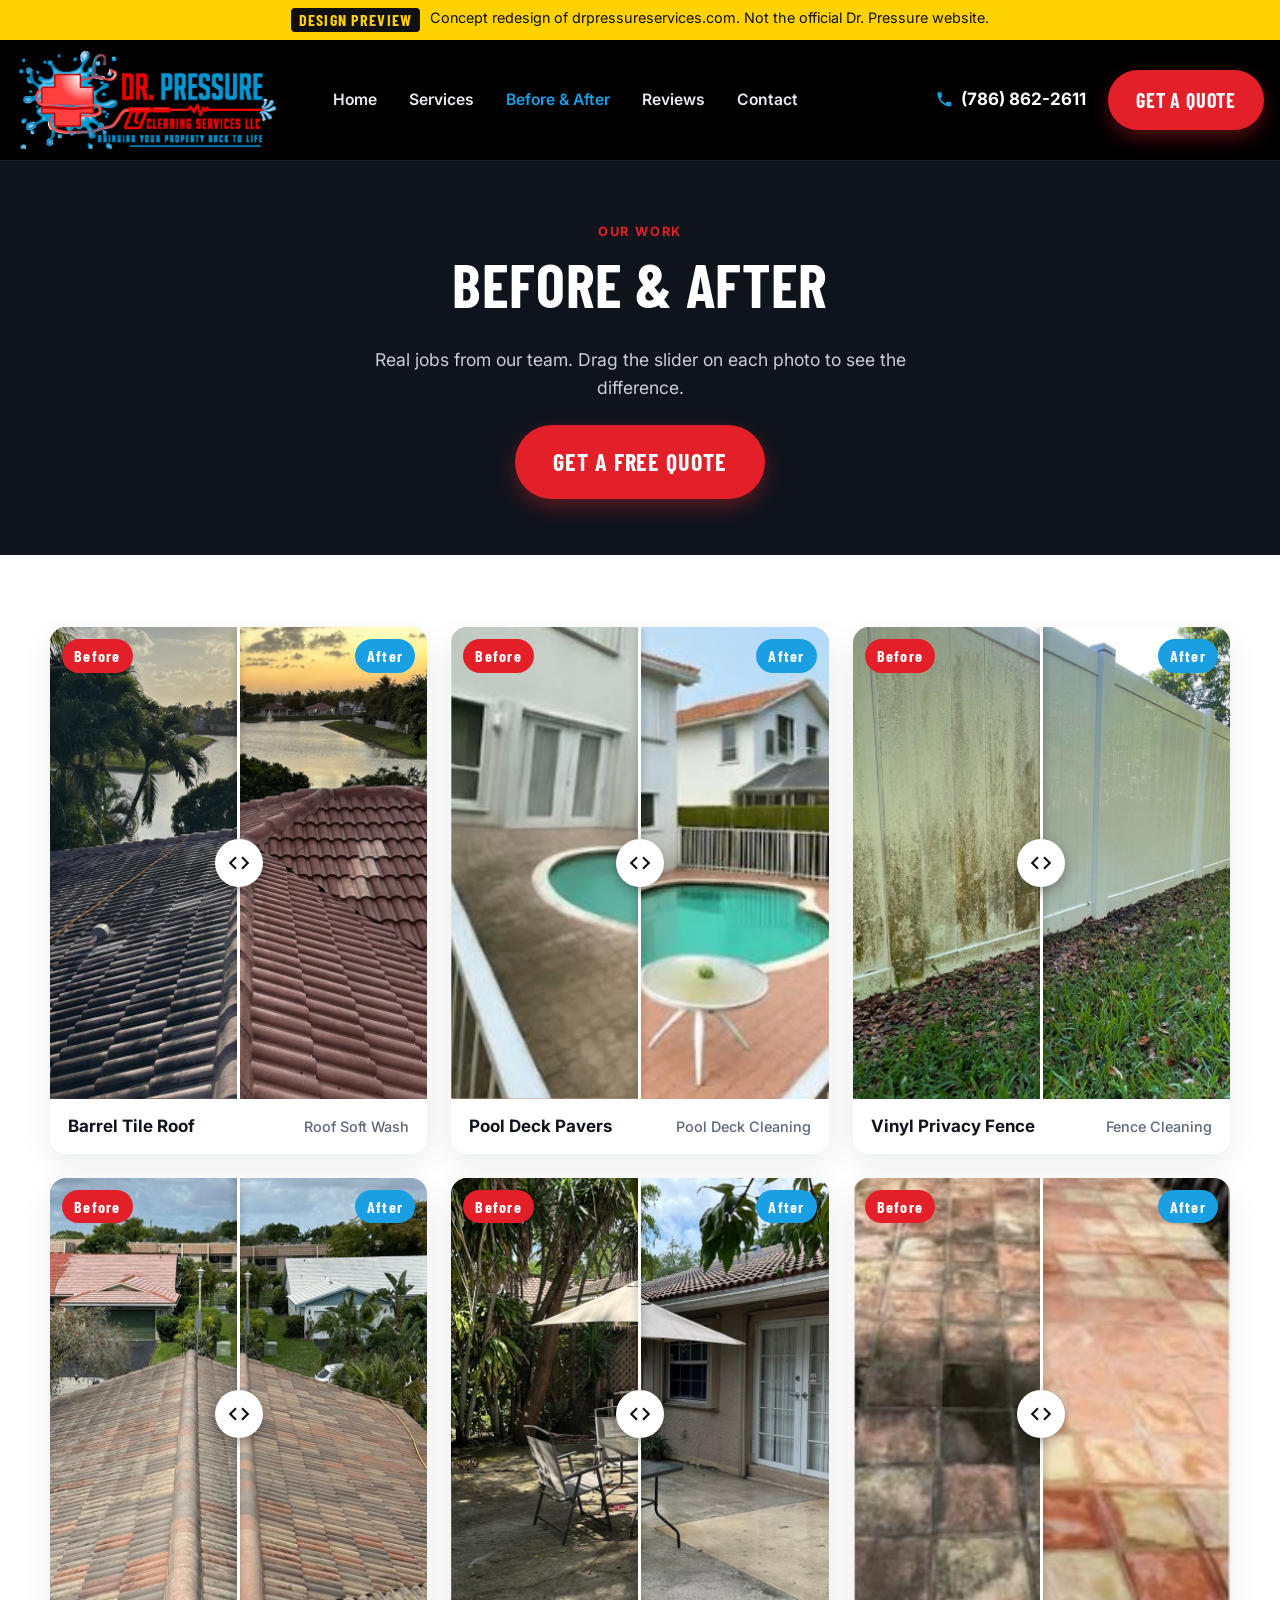
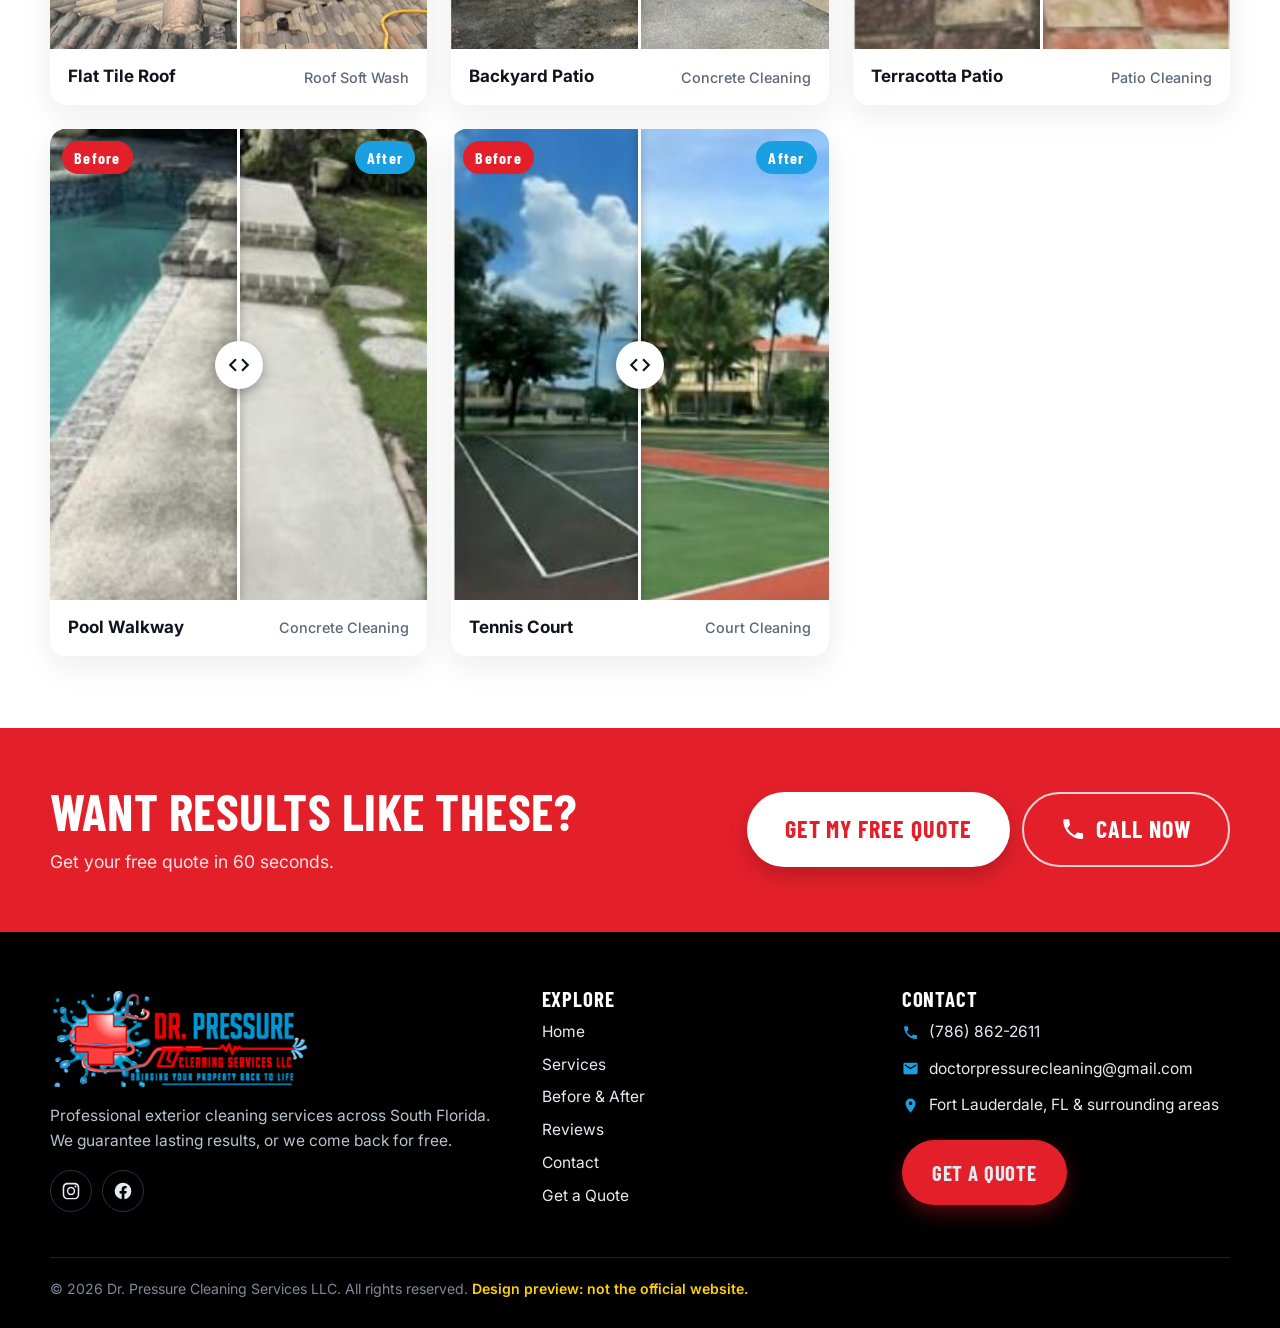
==== commit bf89e1d8: "Add design preview banner and noindex Yellow 'Design preview' banner at the top of every page, a mat" ====
--- a/our-work.html
+++ b/our-work.html
@@ -5,15 +5,17 @@
 <meta name="viewport" content="width=device-width, initial-scale=1">
 <title>Before & After | Dr. Pressure Cleaning Services</title>
 <meta name="description" content="Before and after photos of roof, pool deck, fence, patio and concrete cleaning by Dr. Pressure in South Florida.">
+<meta name="robots" content="noindex, nofollow">
 <link rel="icon" type="image/png" href="assets/img/favicon.png">
 <link rel="apple-touch-icon" href="assets/img/apple-touch-icon.png">
 <link rel="preconnect" href="https://fonts.googleapis.com">
 <link rel="preconnect" href="https://fonts.gstatic.com" crossorigin>
 <link href="https://fonts.googleapis.com/css2?family=Barlow+Condensed:wght@600;700&family=Inter:wght@400;500;600;700&display=swap" rel="stylesheet">
-<link rel="stylesheet" href="css/styles.css?v=13">
+<link rel="stylesheet" href="css/styles.css?v=15">
 </head>
 <body>
 <a class="skip-link" href="#main">Skip to content</a>
+<div class="preview-banner" role="note"><strong>Design preview</strong><span>Concept redesign of drpressureservices.com. Not the official Dr. Pressure website.</span></div>
 <header class="site-header">
   <div class="container header-inner">
     <a class="brand" href="index.html"><img src="assets/img/logo.png" width="640" height="253" alt="Dr. Pressure Cleaning Services LLC: Bringing your property back to life"></a>
@@ -137,7 +139,7 @@
       </ul>
       <p style="margin-top:18px"><a class="btn btn--quote " href="quote.html">Get a Quote</a></p></div>
     </div>
-    <div class="footer-bottom">&copy; <span data-year>2026</span> Dr. Pressure Cleaning Services LLC. All rights reserved.</div>
+    <div class="footer-bottom">&copy; <span data-year>2026</span> Dr. Pressure Cleaning Services LLC. All rights reserved. <span class="preview-note">Design preview: not the official website.</span></div>
   </div>
 </footer>
 <div class="quote-bar" aria-label="Quick contact">
--- a/css/styles.css
+++ b/css/styles.css
@@ -69,6 +69,18 @@
 .btn--lg { font-size: 1.5rem; padding: 16px 36px; }
 .icon { width: 1.1em; height: 1.1em; fill: currentColor; flex: none; }
 
+/* ===== Preview banner (build.py PREVIEW = True) ===== */
+.preview-banner {
+  background: #fed100; color: #111; text-align: center; font-size: .9rem; line-height: 1.35;
+  padding: 8px 16px; display: flex; flex-wrap: wrap; justify-content: center; gap: 4px 10px;
+}
+.preview-banner strong {
+  font-family: var(--display); font-size: 1rem; letter-spacing: .08em; text-transform: uppercase;
+  background: #111; color: #fed100; padding: 1px 8px; border-radius: 4px;
+}
+
+.preview-note { color: #fed100; font-weight: 600; }
+
 /* ===== Header ===== */
 .site-header {
   position: sticky; top: 0; z-index: 50;
